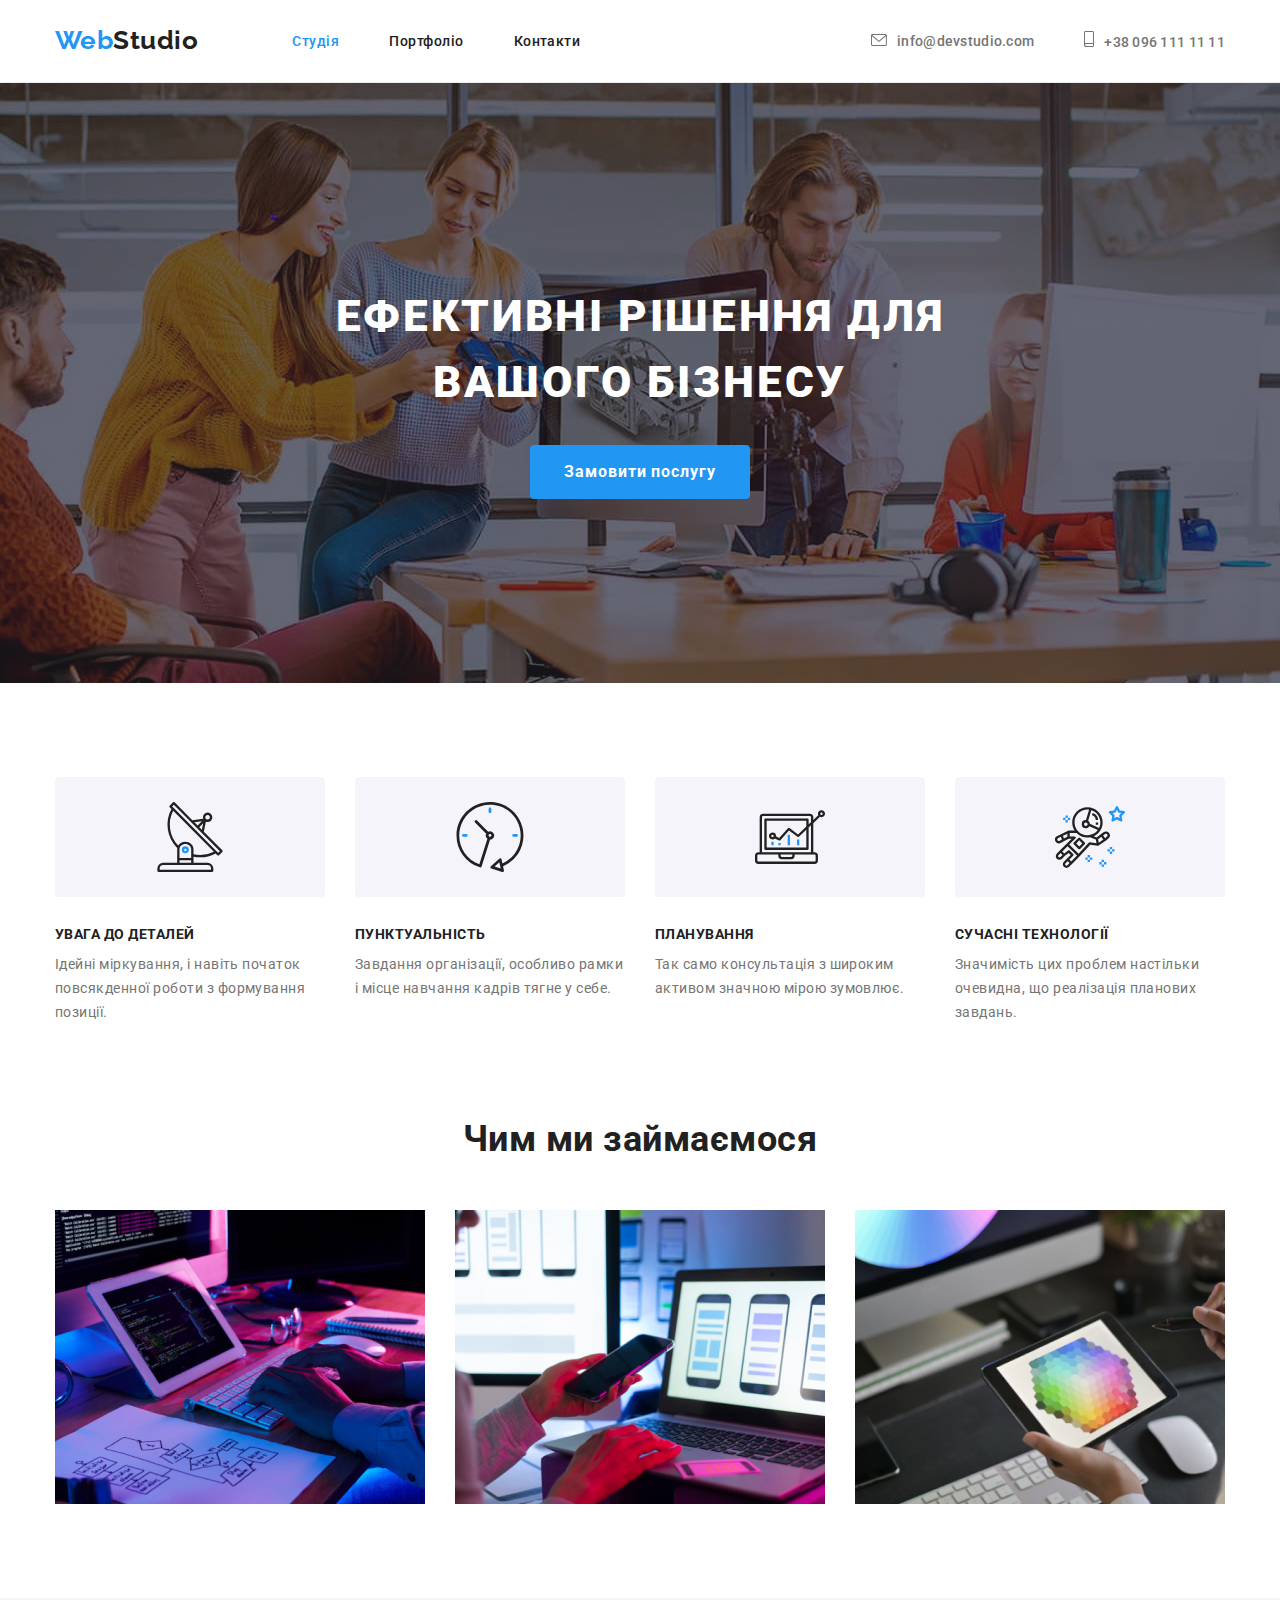
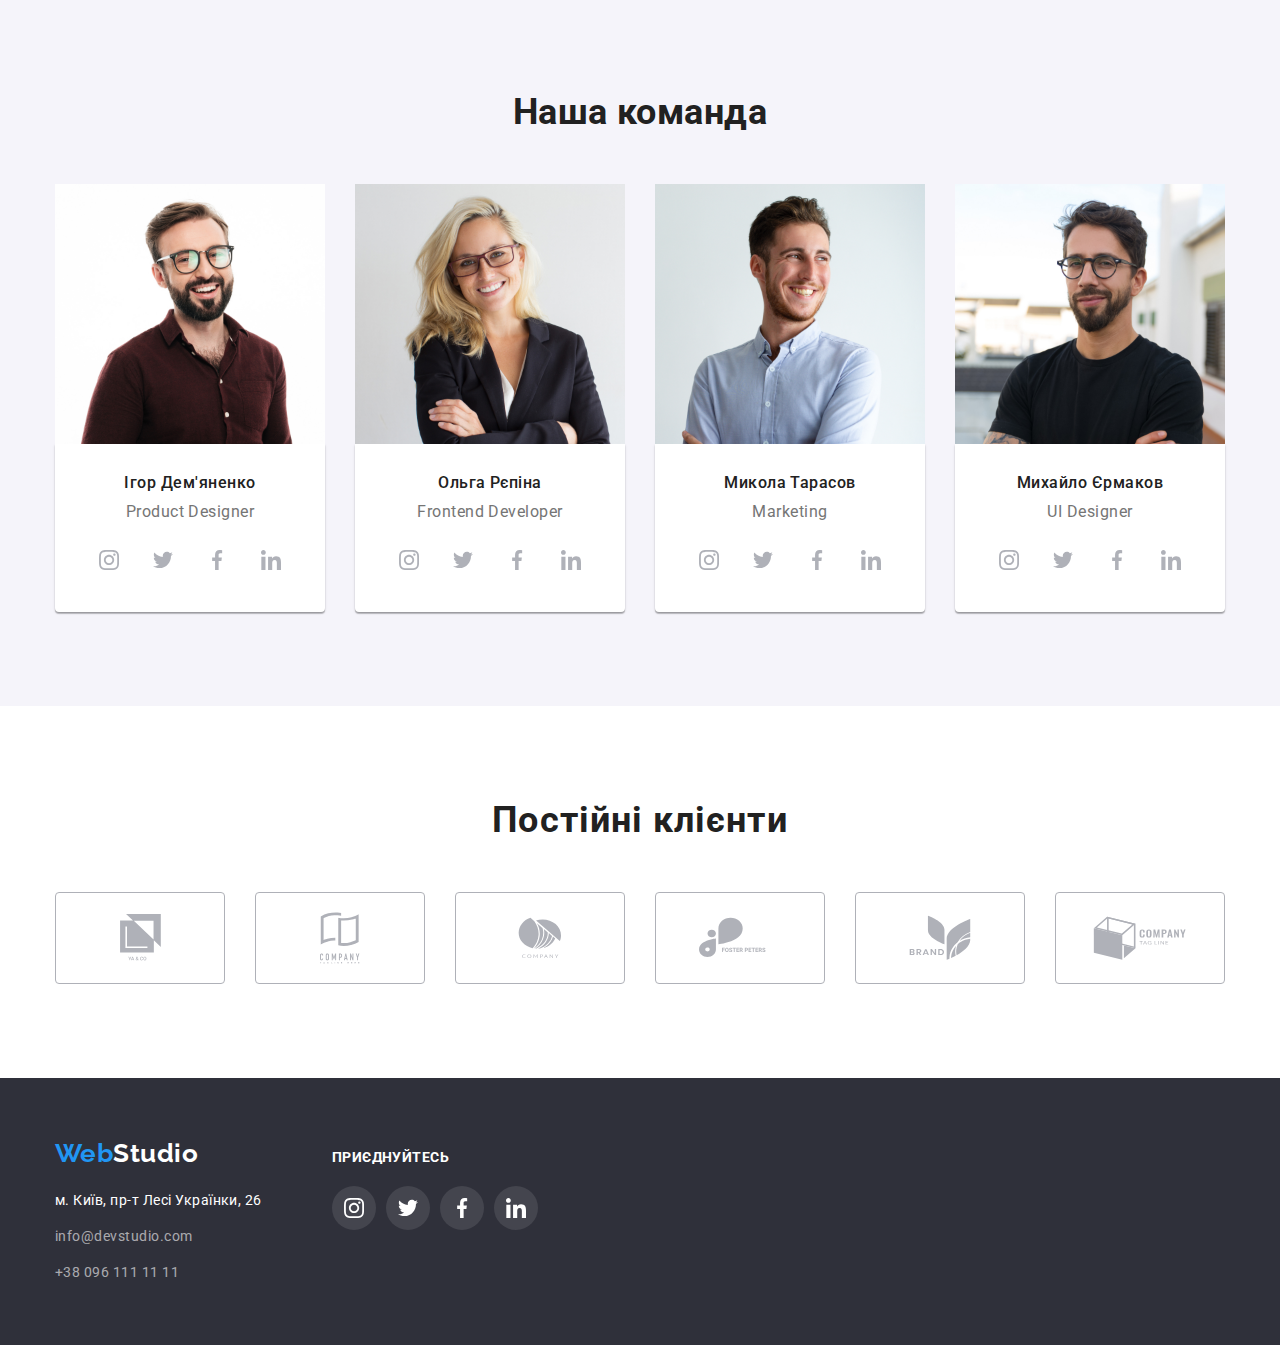
==== index.html @ 5471673d "Copied files from previous step" ====
<!DOCTYPE html>
<html lang="uk">
  <head>
    <meta charset="UTF-8" />
    <meta http-equiv="X-UA-Compatible" content="IE=edge" />
    <meta name="viewport" content="width=device-width, initial-scale=1.0" />
    <title>Студія</title>
    <link rel="preconnect" href="https://fonts.googleapis.com" />
    <link rel="preconnect" href="https://fonts.gstatic.com" crossorigin />
    <link
      href="https://fonts.googleapis.com/css2?family=Raleway:wght@700&family=Roboto:wght@400;500;700;900&display=swap"
      rel="stylesheet"
    />
    <link
      rel="stylesheet"
      href="https://cdnjs.cloudflare.com/ajax/libs/modern-normalize/1.0.0/modern-normalize.min.css"
    />
    <link rel="stylesheet" href="./css/styles.css" />
  </head>
  <body>
    <!--Шапка-->
    <header class="header">
      <div class="container main-nav">
        <a href="" class="header-logo link"><span class="logo">Web</span>Studio</a>
        <nav>
          <ul class="site-nav list">
            <li class="item"><a href="./index.html" class="site-nav-item link current">Студія</a></li>
            <li class="item"><a href="./portfolio.html" class="site-nav-item link">Портфоліо</a></li>
            <lic class="item"><a href="" class="site-nav-item link">Контакти</a></li>
          </ul>
        </nav>
        <ul class="list contacts">
          <li class="item header-icons">
            <a href="mailto:info@devstudio.com" class="contact-link link header-icon">  
              <svg width="16" height="12" class="contact-icon">
              <use href="./images/icons.svg#icon-envelope"></use>
            </svg>info@devstudio.com</a>
          </li>
          <li class="item header-icons"><a href="tel:+380961111111" class="contact-link link header-icon"> <svg width="10" height="16" class="contact-icon">
              <use href="./images/icons.svg#icon-smartphone"></use>
            </svg>+38 096 111 11 11</a></li>
        </ul>
      </div>
    </header>
    <main>
      <!--Герой-->
      <section class="hero overlay">
        <div class="container">
          <h1 class="hero-title">Ефективні рішення для вашого бізнесу</h1>
          <button type="button" class="hero-button button">Замовити послугу</button>
        </div>
      </section>
      <!--Особливості-->
      <section class="about section">
        <div class="container">
          <h2 class="visually-hidden">Особливості</h2>
          <ul class="list about-list">
            <li class="item about-item icon-antenna">
              <h3 class="about-subtitle">УВАГА ДО ДЕТАЛЕЙ</h3>
              <p class="about-text">
                Ідейні міркування, і навіть початок повсякденної роботи з формування позиції.
              </p>
            </li>
            <li class="item about-item icon-clock">
              <h3 class="about-subtitle">ПУНКТУАЛЬНІСТЬ</h3>
              <p class="about-text">
                Завдання організації, особливо рамки і місце навчання кадрів тягне у себе.
              </p>
            </li>
            <li class="item about-item icon-diagram">
              <h3 class="about-subtitle">ПЛАНУВАННЯ</h3>
              <p class="about-text">
                Так само консультація з широким активом значною мірою зумовлює.
              </p>
            </li>
            <li class="item about-item icon-astronaut">
              <h3 class="about-subtitle">СУЧАСНІ ТЕХНОЛОГІЇ</h3>
              <p class="about-text">
                Значимість цих проблем настільки очевидна, що реалізація планових завдань.
              </p>
            </li>
          </ul>
        </div>
      </section>
      <!--Проекти-->
      <section class="projects section">
        <div class="container">
          <h2 class="projects-title">Чим ми займаємося</h2>
          <ul class="list works">
            <li class="item"><img class="img" src="./images/box_1.jpg" alt="Написання коду" width="370" class="photo"/></li>
            <li class="item"><img class="img" src="./images/box_2.jpg" alt="Розробка мобільних додатків" width="370" /></li>
            <li class="item"><img class="img" src="./images/box_3.jpg" alt="Розробка дизайну" width="370" /></li>
          </ul>
        </div>
      </section>
      <!--Команда-->
      <section class="team section">
        <div class="container">
          <h2 class="team-title">Наша команда</h2>
          <ul class="list workers">
            <li class="item">
              <img class="img" src="./images/team_member_1.jpg" alt="Ігор Дем'яненко" width="270" />
              <div class="team-description">
               <h3 class="team-member">Ігор Дем'яненко</h3>
               <p lang="en" class="position">Product Designer</p>
               <ul class="team-soc-list list">
                <li class="team-soc-items"><a href="#" class="team-soc-link link"><svg width="20" height="20" class="soc-icon"><use href="./images/icons.svg#icon-instagram"></use></svg></a></li> 
                <li class="team-soc-items"><a href="#" class="team-soc-link link"><svg width="20" height="20" class="soc-icon"><use href="./images/icons.svg#icon-twitter"></use></svg></a></li>
                <li class="team-soc-items"><a href="#" class="team-soc-link link"><svg width="20" height="20" class="soc-icon"><use href="./images/icons.svg#icon-facebook"></use></svg></a></li>
                <li class="team-soc-items"><a href="#" class="team-soc-link link"><svg width="20" height="20" class="soc-icon"><use href="./images/icons.svg#icon-linkedin"></use></svg></a></li>
               </ul>
              </div>
            </li>
            <li class="item">
              <img class="img" src="./images/team_member_2.jpg" alt="Ольга Рєпіна" width="270" />
              <div class="team-description">
               <h3 class="team-member">Ольга Рєпіна</h3>
               <p lang="en" class="position">Frontend Developer</p>
               <ul class="team-soc-list list">
                <li class="team-soc-items"><a href="#" class="team-soc-link link"><svg width="20" height="20" class="soc-icon"><use href="./images/icons.svg#icon-instagram"></use></svg></a></li> 
                <li class="team-soc-items"><a href="#" class="team-soc-link link"><svg width="20" height="20" class="soc-icon"><use href="./images/icons.svg#icon-twitter"></use></svg></a></li>
                <li class="team-soc-items"><a href="#" class="team-soc-link link"><svg width="20" height="20" class="soc-icon"><use href="./images/icons.svg#icon-facebook"></use></svg></a></li>
                <li class="team-soc-items"><a href="#" class="team-soc-link link"><svg width="20" height="20" class="soc-icon"><use href="./images/icons.svg#icon-linkedin"></use></svg></a></li>
               </ul>
              </div>
            </li>
            <li class="item">
              <img class="img" src="./images/team_member_3.jpg" alt="Микола Тарасов" width="270" />
              <div class="team-description">
               <h3 class="team-member">Микола Тарасов</h3>
               <p lang="en" class="position">Marketing</p>
               <ul class="team-soc-list list">
                <li class="team-soc-items"><a href="#" class="team-soc-link link"><svg width="20" height="20" class="soc-icon"><use href="./images/icons.svg#icon-instagram"></use></svg></a></li> 
                <li class="team-soc-items"><a href="#" class="team-soc-link link"><svg width="20" height="20" class="soc-icon"><use href="./images/icons.svg#icon-twitter"></use></svg></a></li>
                <li class="team-soc-items"><a href="#" class="team-soc-link link"><svg width="20" height="20" class="soc-icon"><use href="./images/icons.svg#icon-facebook"></use></svg></a></li>
                <li class="team-soc-items"><a href="#" class="team-soc-link link"><svg width="20" height="20" class="soc-icon"><use href="./images/icons.svg#icon-linkedin"></use></svg></a></li>
               </ul>
              </div>
            </li>
            <li class="item">
              <img class="img" src="./images/team_member_4.jpg" alt="Михайло Єрмаков" width="270" />
              <div class="team-description">
               <h3 class="team-member" class="position">Михайло Єрмаков</h3>
               <p lang="en" class="position">UI Designer</p>
               <ul class="team-soc-list list">
                <li class="team-soc-items"><a href="#" class="team-soc-link link"><svg width="20" height="20" class="soc-icon"><use href="./images/icons.svg#icon-instagram"></use></svg></a></li> 
                <li class="team-soc-items"><a href="#" class="team-soc-link link"><svg width="20" height="20" class="soc-icon"><use href="./images/icons.svg#icon-twitter"></use></svg></a></li>
                <li class="team-soc-items"><a href="#" class="team-soc-link link"><svg width="20" height="20" class="soc-icon"><use href="./images/icons.svg#icon-facebook"></use></svg></a></li>
                <li class="team-soc-items"><a href="#" class="team-soc-link link"><svg width="20" height="20" class="soc-icon"><use href="./images/icons.svg#icon-linkedin"></use></svg></a></li>
               </ul>
              </div>
            </li>
          </ul>
        </div>
      </section>
      <!--Наші Клієнти-->
      <section class="section">
        <div class="container">
          <h2 class="clients-title">Постійні клієнти</h2>
          <ul class="list clients-list">
            <li class="clients-items"> <a href="#" class="clients-link link"><svg width="41" height="46.7" class="clients-icon">
              <use href="./images/icons.svg#icon-company1"></use>
            </svg></a></li>
            <li class="clients-items"> <a href="#" class="clients-link link"><svg width="40" height="52" class="clients-icon">
              <use href="./images/icons.svg#icon-company2"></use>
            </svg></a></li>
            <li class="clients-items"> <a href="#" class="clients-link link"><svg width="43.5" height="41.2" class="clients-icon">
              <use href="./images/icons.svg#icon-company3"></use>
            </svg></a></li>
            <li class="clients-items"> <a href="#" class="clients-link link"><svg width="84.5" height="40.6" class="clients-icon">
              <use href="./images/icons.svg#icon-company4"></use>
            </svg></a></li>
            <li class="clients-items"> <a href="#" class="clients-link link"><svg width="62.5" height="45.5" class="clients-icon">
              <use href="./images/icons.svg#icon-company5"></use>
            </svg></a></li>
            <li class="clients-items"> <a href="#" class="clients-link link"><svg width="93.8" height="44" class="clients-icon">
              <use href="./images/icons.svg#icon-company6"></use>
            </svg></a></li>
          </ul>
        </div>
      </section>
    </main>
    <!--Футер-->
   <footer class="footer">
      <div class="container foot-main">
       <div class="footer-first-block">
         <a href="" class="header-logo link"
          ><span class="logo">Web</span><span class="footer-logo">Studio</span></a
        >
        <address>
          <ul class="list footer-list">
            <li class="item">
              <a
                href="https://goo.gl/maps/WLkPibH6AAruyhGU8"
                target="_blank"
                rel="noopener noreferrer nofollow "
                class="link map"
                >м. Київ, пр-т Лесі Українки, 26
              </a>
            </li>
            <li class="item">
              <a href="mailto:info@devstudio.com" class="link footer-contacts"
                >info@devstudio.com</a
              >
            </li>
            <li class="item"><a href="tel:+380961111111" class="link footer-contacts">+38 096 111 11 11</a></li>
          </ul>
        </address>
       </div>
         <!--Приєднуйся-->
      <div class="footer-join">
        <h3 class="footer-title">приєднуйтесь</h3>
        <ul class="list footer-soc-list">
          <li class="footer-soc-items"><a href="#" class="footer-soc-link link">
            <svg width="20" height="20">
              <use href="./images/icons.svg#icon-instagram"></use>
            </svg>
          </a></li>
          <li class="footer-soc-items"><a href="#" class="footer-soc-link link">
            <svg width="20" height="20">
              <use href="./images/icons.svg#icon-twitter"></use>
            </svg>
          </a></li>
          <li class="footer-soc-items"><a href="#" class="footer-soc-link link">
            <svg width="20" height="20">
              <use href="./images/icons.svg#icon-facebook"></use>
            </svg>
          </a></li>
          <li class="footer-soc-items"><a href="#" class="footer-soc-link link">
            <svg width="20" height="20">
              <use href="./images/icons.svg#icon-linkedin"></use>
            </svg>
          </a></li>
        </ul>
      </div>
      </div>
    </footer>
  </body>
</html>
---- css/styles.css ----
/* Цвет основного текста #212121 */
/* Вторичный цвет текста #757575 */
/* Акцентный цвет #2196F3 */
/* Белый #FFFFFF */
/* фон - #F5F5F5 */
/* Вторичный фон #F5F4FA */
:root {
  --main-text-color: #757575;
  --secondary-text-color: #212121;
  --accent-color: #2196f3;
  --main-color: #ffffff;
  --dark-background-color: #2f303a;
  --main-background-color: #f5f5f5;
  --main-font: 'Roboto', sans-serif;
  --element-gap: 30px;
}
body {
  font-family: var(--main-font);
  letter-spacing: 0.03em;
  color: var(--secondary-text-color);
}

/* ----------Загальні класи---------- */
.container {
  width: 1200px;
  text-align: center;
  margin-left: auto;
  margin-right: auto;
  /* outline: 1px solid tomato; */
  padding-left: 15px;
  padding-right: 15px;
}

h1,
h2,
h3,
p {
  margin-bottom: 0;
  margin-top: 0;
}
img {
  display: block;
  max-width: 100%;
}

.section {
  padding-top: 94px;
  padding-bottom: 94px;
}
.list {
  list-style: none;
  margin: 0;
  padding: 0;
}
.link {
  text-decoration: none;
}
.button {
  display: inline-block;
  font-family: inherit;
  cursor: pointer;
  border-radius: 4px;
  text-align: center;
  border-color: transparent;
  min-width: 73px;
}
.button:hover,
.button:focus {
  background-color: var(--accent-color);
}
.visually-hidden {
  position: absolute;
  width: 1px;
  height: 1px;
  margin: -1px;
  border: 0;
  padding: 0;

  white-space: nowrap;
  overflow: hidden;
}

.about,
.projects {
  background: var(--main-color);
}

/* -----------Шапка----------- */
.header {
  background-color: var(--main-color);
  border-bottom: 1px solid #ececec;
}

.header-logo {
  font-family: 'Raleway', sans-serif;
  font-weight: 700;
  font-size: 26px;
  line-height: 1.2;

  color: var(--secondary-text-color);
}

.logo {
  color: var(--accent-color);
}

.contact-link {
  font-weight: 500;
  font-size: 14px;
  line-height: 1.14;
  letter-spacing: 0.02em;
  padding-top: 32px;
  padding-bottom: 32px;

  color: var(--main-text-color);
}

.contact-link:hover,
.contact-link:focus {
  color: var(--accent-color);
}
.contact-icon {
  margin-right: 10px;
  fill: var(--main-text-color);
}
.header-icon:hover .contact-icon,
.header-icon:focus .contact-icon {
  fill: var(--accent-color);
}
.main-nav {
  display: flex;
  align-items: center;
}
.contacts {
  display: flex;
  margin-left: auto;
  justify-content: center;
  align-items: center;
}
.contacts .item + .item {
  margin-left: 50px;
}
/* ----------Site nav---------- */

.site-nav {
  display: flex;
  margin-left: 94px;
}

.site-nav .link {
  color: var(--secondary-text-color);
}
.site-nav .link:hover,
.site-nav .link:focus {
  color: var(--accent-color);
}
.site-nav .link.current {
  color: var(--accent-color);
}

.site-nav-item {
  display: block;
  font-weight: 500;
  font-size: 14px;
  line-height: 1.14;
  padding-top: 34px;
  padding-bottom: 32px;
}

.site-nav .item:not(:last-child) {
  margin-right: 50px;
}

/* ---------- Герой ----------*/
.hero {
  padding-top: 200px;
  padding-bottom: 200px;
  background: var(--dark-background-color);
}

.overlay {
  height: 600px;
  max-width: 1600px;
  margin: 0 auto;
  background-image: linear-gradient(to right, rgba(47, 48, 58, 0.4), rgba(47, 48, 58, 0.4)),
    url(../images/hero.jpg);
  background-repeat: no-repeat;
  background-size: cover;
  background-position: center;
}
.hero-title {
  margin-bottom: 30px;
  font-weight: 900;
  font-size: 44px;
  line-height: 1.5;
  letter-spacing: 0.06em;
  text-transform: uppercase;
  max-width: 696px;
  margin-left: auto;
  margin-right: auto;

  color: var(--main-color);
}
.hero-button {
  font-weight: 700;
  font-size: 16px;
  line-height: 1.87;
  letter-spacing: 0.06em;
  color: var(--main-color);
  background-color: var(--accent-color);
  padding: 10px 32px;
}

/* -----------Особливості----------- */

.about-subtitle {
  font-size: 14px;
  line-height: 1.14;
  text-transform: uppercase;

  color: var(--secondary-text-color);
}

.about {
  padding-bottom: 0;
}

.about-item::before {
  display: block;
  content: '';
  height: 120px;
  background-color: #f5f4fa;
  margin-bottom: 30px;
  background-repeat: no-repeat;
  background-position: center;
  border-radius: 4px;
}

.icon-antenna::before {
  background-image: url(../images/antenna.svg);
}

.icon-clock::before {
  background-image: url(../images/clock.svg);
}

.icon-diagram::before {
  background-image: url(../images/diagram.svg);
}

.icon-astronaut::before {
  background-image: url(../images/astronaut.svg);
}
.about-text {
  font-size: 14px;
  line-height: 1.71;
  margin-top: 10px;

  color: var(--main-text-color);
}

.about-list {
  display: flex;
  text-align: left;
}
.about-list .item + .item {
  margin-left: var(--element-gap);
}

.about-list .item {
  width: 270px;
}
/* -----------Проекти-----------*/
.projects {
  padding-bottom: 94px;
}
.projects-title {
  font-size: 36px;
  line-height: 1.16;
  margin-bottom: 50px;
  color: var(--secondary-text-color);
}
.works {
  display: flex;
}

.works .item + .item {
  margin-left: var(--element-gap);
}
/* -----------Команда----------- */
.workers {
  display: flex;
}

.workers .item + .item {
  margin-left: var(--element-gap);
}

.workers .item {
  width: 270px;
}

.team {
  background-color: #f5f4fa;
}

.team-description {
  padding-bottom: 30px;
  padding-top: 30px;
  box-shadow: 0px 1px 3px rgba(0, 0, 0, 0.12), 0px 1px 1px rgba(0, 0, 0, 0.14),
    0px 2px 1px rgba(0, 0, 0, 0.2);
  border-radius: 0px 0px 4px 4px;
  background-color: var(--main-color);
}
.team-title {
  font-size: 36px;
  line-height: 1.16;
  margin-bottom: 50px;
  color: var(--secondary-text-color);
}
.team-member {
  font-weight: 500;
  font-size: 16px;
  line-height: 1.18;

  color: var(--secondary-text-color);
}
.position {
  font-size: 16px;
  line-height: 1.18;
  margin-top: 10px;

  color: var(--main-text-color);
}

.team-soc-list {
  display: flex;
  justify-content: center;
  align-items: center;
  margin-top: 16px;
}
.team-soc-items {
  width: 44px;
  height: 44px;
}

.team-soc-items:not(:last-child) {
  margin-right: 10px;
}

.team-soc-link {
  width: 100%;
  height: 100%;
  display: flex;
  border-radius: 50%;
  justify-content: center;
  align-items: center;
  fill: #afb1b8;
}

.team-soc-link:hover .soc-icon,
.team-soc-link:focus .soc-icon {
  fill: var(--main-color);
}
.team-soc-link:hover,
.team-soc-link:focus {
  background-color: var(--accent-color);
}

/* ------------- Наші клієнти---------- */
.clients-title {
  font-size: 36px;
  line-height: 1.16;
  text-align: center;
  letter-spacing: 0.03em;
}

.clients-list {
  display: flex;
  justify-content: center;
  align-items: center;
  margin-top: 50px;
}
.clients-items:not(:last-child) {
  margin-right: 30px;
}
.clients-items {
  width: 170px;
  height: 92px;
}
.clients-link {
  width: 100%;
  height: 100%;
  display: flex;
  justify-content: center;
  align-items: center;
  border: 1px solid #afb1b8;
  border-radius: 4px;
  fill: #afb1b8;
}
.clients-link:hover,
.clients-link:focus {
  fill: var(--accent-color);
}
.clients-link:hover,
.clients-link:focus {
  border-color: var(--accent-color);
}

/*----------- Футер----------- */
.footer {
  background-color: var(--dark-background-color);
  /* padding-top: 60px; */
  padding-bottom: 60px;
}
.foot-main {
  text-align: left;
}
.footer-first-block {
  margin-top: 60px;
}
.footer-list {
  margin-top: 20px;
}
.footer-contacts {
  color: rgba(255, 255, 255, 0.6);
  display: block;
}
.footer-list .item + .item {
  margin-top: 12px;
}
.footer-logo {
  color: var(--main-color);
}
.map,
.footer-contacts {
  font-style: normal;
  font-weight: 400;
  font-size: 14px;
  line-height: 1.71;
}

.map {
  color: var(--main-color);
}

.footer-contacts:hover,
.footer-contacts:focus {
  color: var(--accent-color);
}
.foot-main {
  display: flex;
}
/* --Приєднуйся-- */
.footer-join {
  width: 206px;
  height: 80px;
  margin-top: 72px;
  margin-left: 70px;
}
.footer-title {
  font-weight: 700;
  font-size: 14px;
  line-height: 1.14;
  letter-spacing: 0.03em;
  text-transform: uppercase;
  color: var(--main-color);
}

.footer-soc-list {
  display: flex;
  justify-content: center;
  align-items: center;
  margin-top: 20px;
}

.footer-soc-items {
  width: 44px;
  height: 44px;
}
.footer-soc-items:not(:last-child) {
  margin-right: 10px;
}
.footer-soc-link {
  width: 100%;
  height: 100%;
  display: flex;
  border-radius: 50%;
  justify-content: center;
  align-items: center;
  fill: var(--main-color);
  background: rgba(255, 255, 255, 0.1);
}
.footer-soc-link:hover,
.footer-soc-link:focus {
  background-color: var(--accent-color);
}
/* -----------Секція Портфоліо----------- */
.portfolio {
  background-color: var(--main-color);
}
.filter {
  display: flex;
  justify-content: center;
  margin-bottom: 50px;
}
.filter .item + .item {
  margin-left: 8px;
}
.portfolio-projects {
  display: flex;
  flex-wrap: wrap;
  margin-left: calc(-1 * var(--element-gap));
  margin-top: calc(-1 * var(--element-gap));
}
.portfolio-projects > .item {
  /* outline: 1px solid tomato; */
  flex-basis: calc(100% / 3 - var(--element-gap));
  margin-left: var(--element-gap);
  margin-top: var(--element-gap);
}
.portfolio-title {
  font-size: 18px;
  line-height: 2;
  letter-spacing: 0.06em;

  color: var(--secondary-text-color);
}
.portfolio-content {
  padding: 20px 24px;
  text-align: left;
  border: 1px solid #eeeeee;
}
.portfolio-box:hover {
  box-shadow: 0px 1px 1px rgba(0, 0, 0, 0.12), 0px 4px 4px rgba(0, 0, 0, 0.06),
    1px 4px 6px rgba(0, 0, 0, 0.16);
}
.portfolio-filter {
  font-size: 16px;
  line-height: 1.88;

  color: var(--main-text-color);
}

.portfolio-button {
  color: var(--secondary-text-color);
  background-color: #f5f4fa;
  font-weight: 500;
  font-size: 16px;
  line-height: 1.62;
  text-align: center;
  letter-spacing: 0.03em;
  padding: 6px 22px;
}

.portfolio-button:hover,
.portfolio-button:focus {
  color: var(--main-color);
  background-color: var(--accent-color);
  box-shadow: 0px 3px 1px rgba(0, 0, 0, 0.1), 0px 1px 2px rgba(0, 0, 0, 0.08),
    0px 2px 2px rgba(0, 0, 0, 0.12);
}
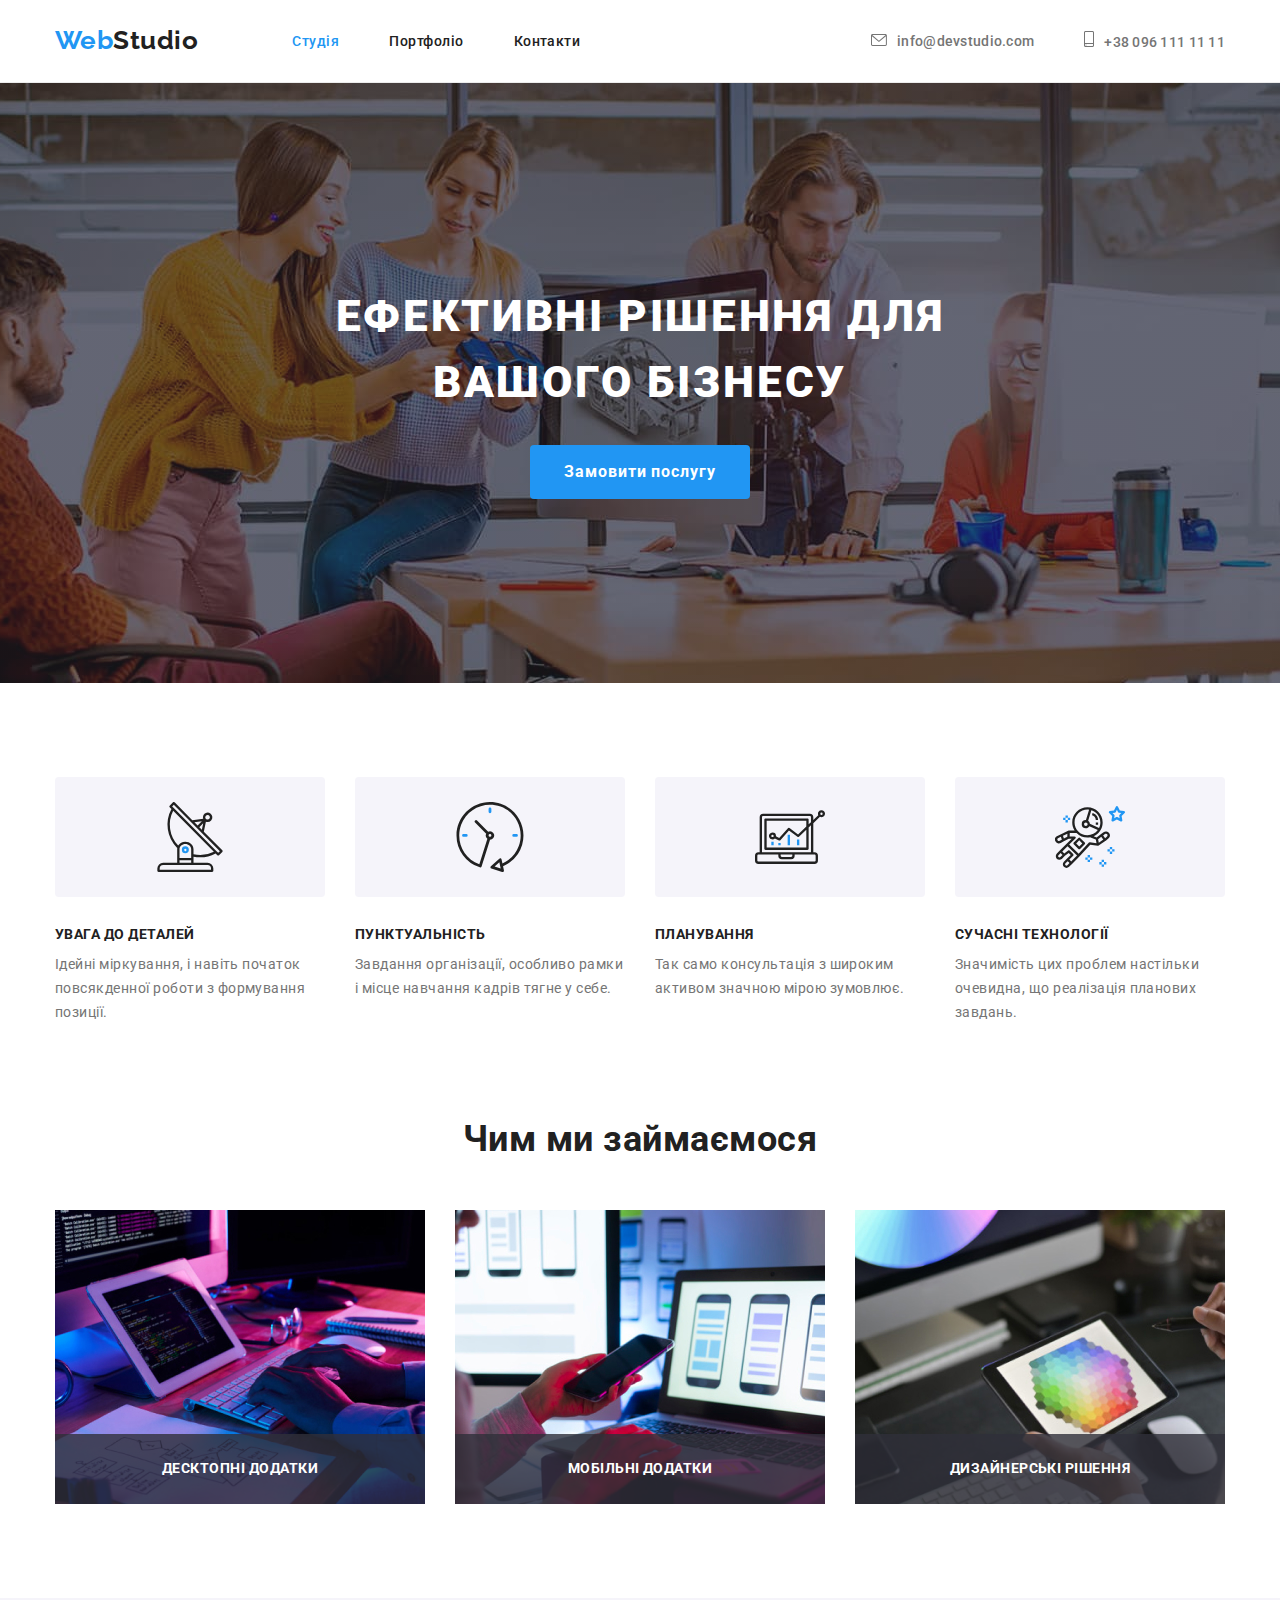
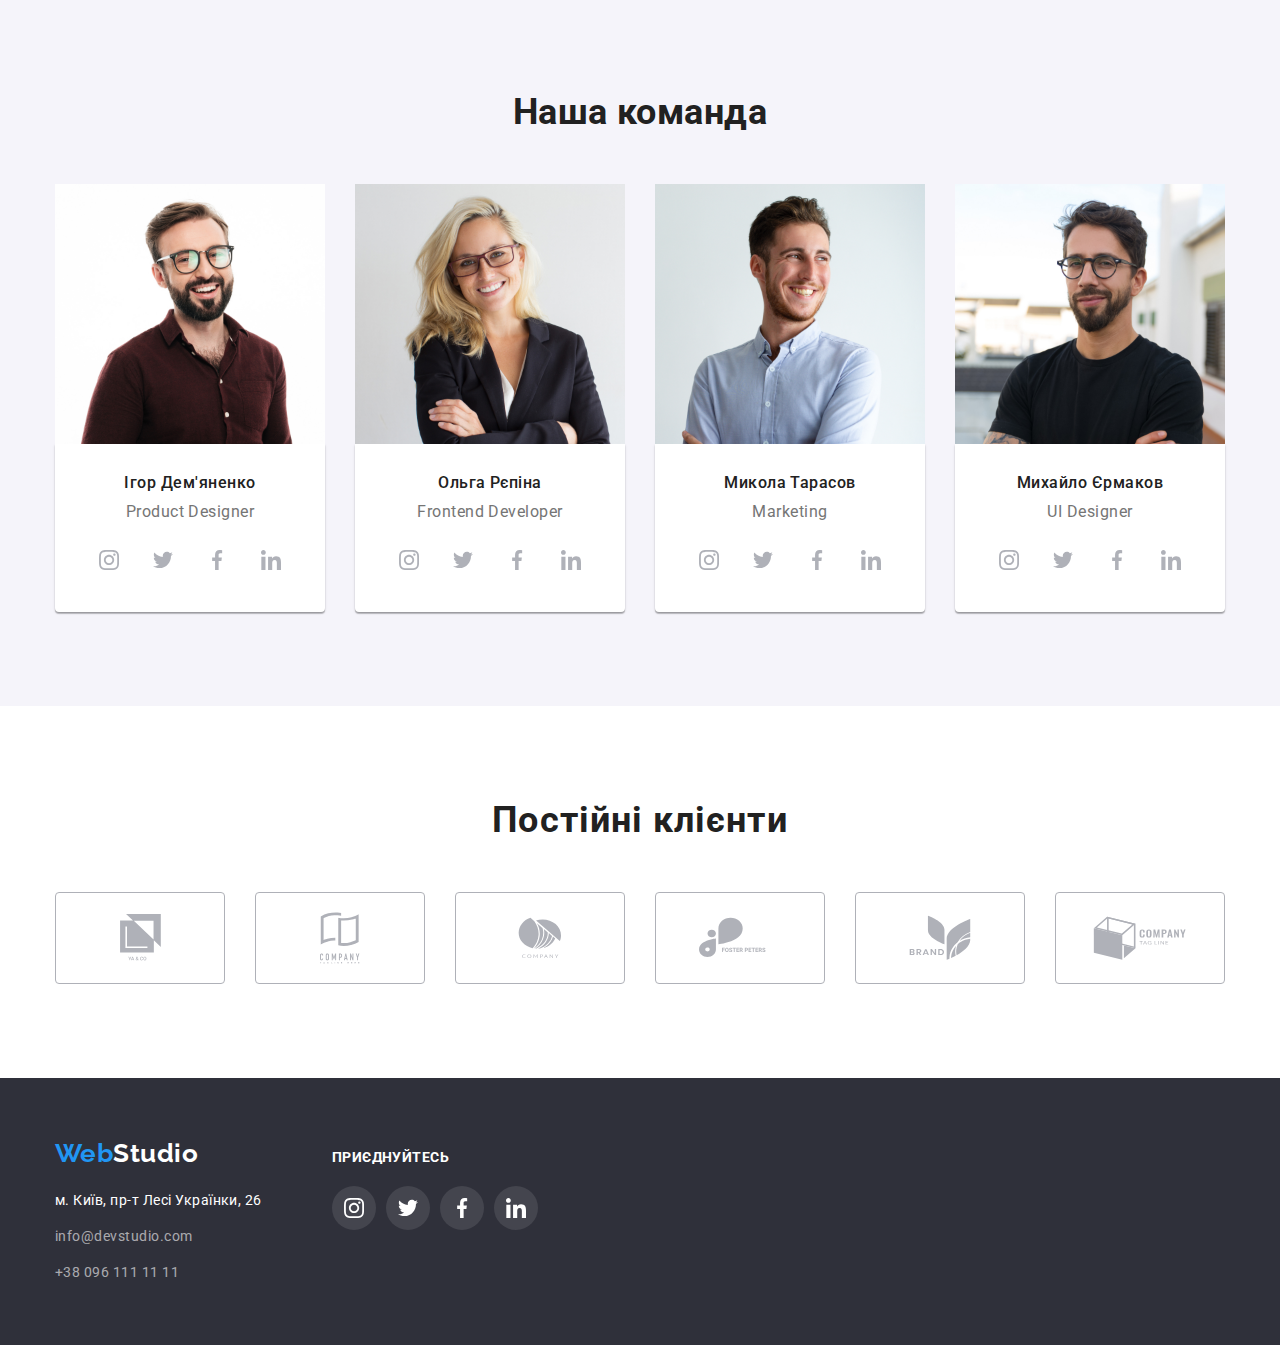
==== commit 3af92988: "added absolute and relative elem to Studio and Portfolio" ====
--- a/index.html
+++ b/index.html
@@ -87,9 +87,9 @@
         <div class="container">
           <h2 class="projects-title">Чим ми займаємося</h2>
           <ul class="list works">
-            <li class="item"><img class="img" src="./images/box_1.jpg" alt="Написання коду" width="370" class="photo"/></li>
-            <li class="item"><img class="img" src="./images/box_2.jpg" alt="Розробка мобільних додатків" width="370" /></li>
-            <li class="item"><img class="img" src="./images/box_3.jpg" alt="Розробка дизайну" width="370" /></li>
+            <li class="item"> <div class="projects-thumb"><img class="img" src="./images/box_1.jpg" alt="Написання коду" width="370" /><span class="projects-item"><p class="projects-text">Десктопні додатки</p></span></div></li>
+            <li class="item"><div class="projects-thumb"><img class="img" src="./images/box_2.jpg" alt="Розробка мобільних додатків" width="370" /> <span class="projects-item"><p class="projects-text">Мобільні додатки</p></span></div></li>
+            <li class="item"> <div class="projects-thumb"><img class="img" src="./images/box_3.jpg" alt="Розробка дизайну" width="370" /> <span class="projects-item"><p class="projects-text">Дизайнерські рішення</p></span></div></li>
           </ul>
         </div>
       </section>
--- a/css/styles.css
+++ b/css/styles.css
@@ -287,6 +287,29 @@
 .works .item + .item {
   margin-left: var(--element-gap);
 }
+
+.projects-thumb {
+  position: relative;
+}
+.projects-item {
+  position: absolute;
+  bottom: 0;
+  left: 0;
+  height: 70px;
+  width: 370px;
+
+  background: rgba(47, 48, 58, 0.8);
+}
+
+.projects-text {
+  font-weight: 700;
+  font-size: 14px;
+  line-height: 1.14;
+  text-align: center;
+  text-transform: uppercase;
+  padding-top: 27px;
+  color: var(--main-color);
+}
 /* -----------Команда----------- */
 .workers {
   display: flex;
@@ -514,7 +537,6 @@
   margin-top: calc(-1 * var(--element-gap));
 }
 .portfolio-projects > .item {
-  /* outline: 1px solid tomato; */
   flex-basis: calc(100% / 3 - var(--element-gap));
   margin-left: var(--element-gap);
   margin-top: var(--element-gap);
@@ -560,3 +582,39 @@
   box-shadow: 0px 3px 1px rgba(0, 0, 0, 0.1), 0px 1px 2px rgba(0, 0, 0, 0.08),
     0px 2px 2px rgba(0, 0, 0, 0.12);
 }
+.portfolio-text {
+  font-weight: 400;
+  font-size: 18px;
+  line-height: 1.56;
+  letter-spacing: 0.03em;
+  text-align: left;
+  color: var(--main-color);
+  padding: 63px 24px;
+}
+.portfolio-thumb {
+  position: relative;
+}
+
+.portfolio-thumb:hover::before {
+  opacity: 1;
+}
+
+.portfolio-thumb::before {
+  content: '';
+  display: block;
+  position: absolute;
+  width: 100%;
+  height: 100%;
+  background-color: rgba(33, 150, 243, 0.9);
+  opacity: 0;
+}
+.portfolio-description {
+  position: absolute;
+  top: 0;
+  left: 0;
+  opacity: 0;
+}
+
+.portfolio-description:hover {
+  opacity: 1;
+}
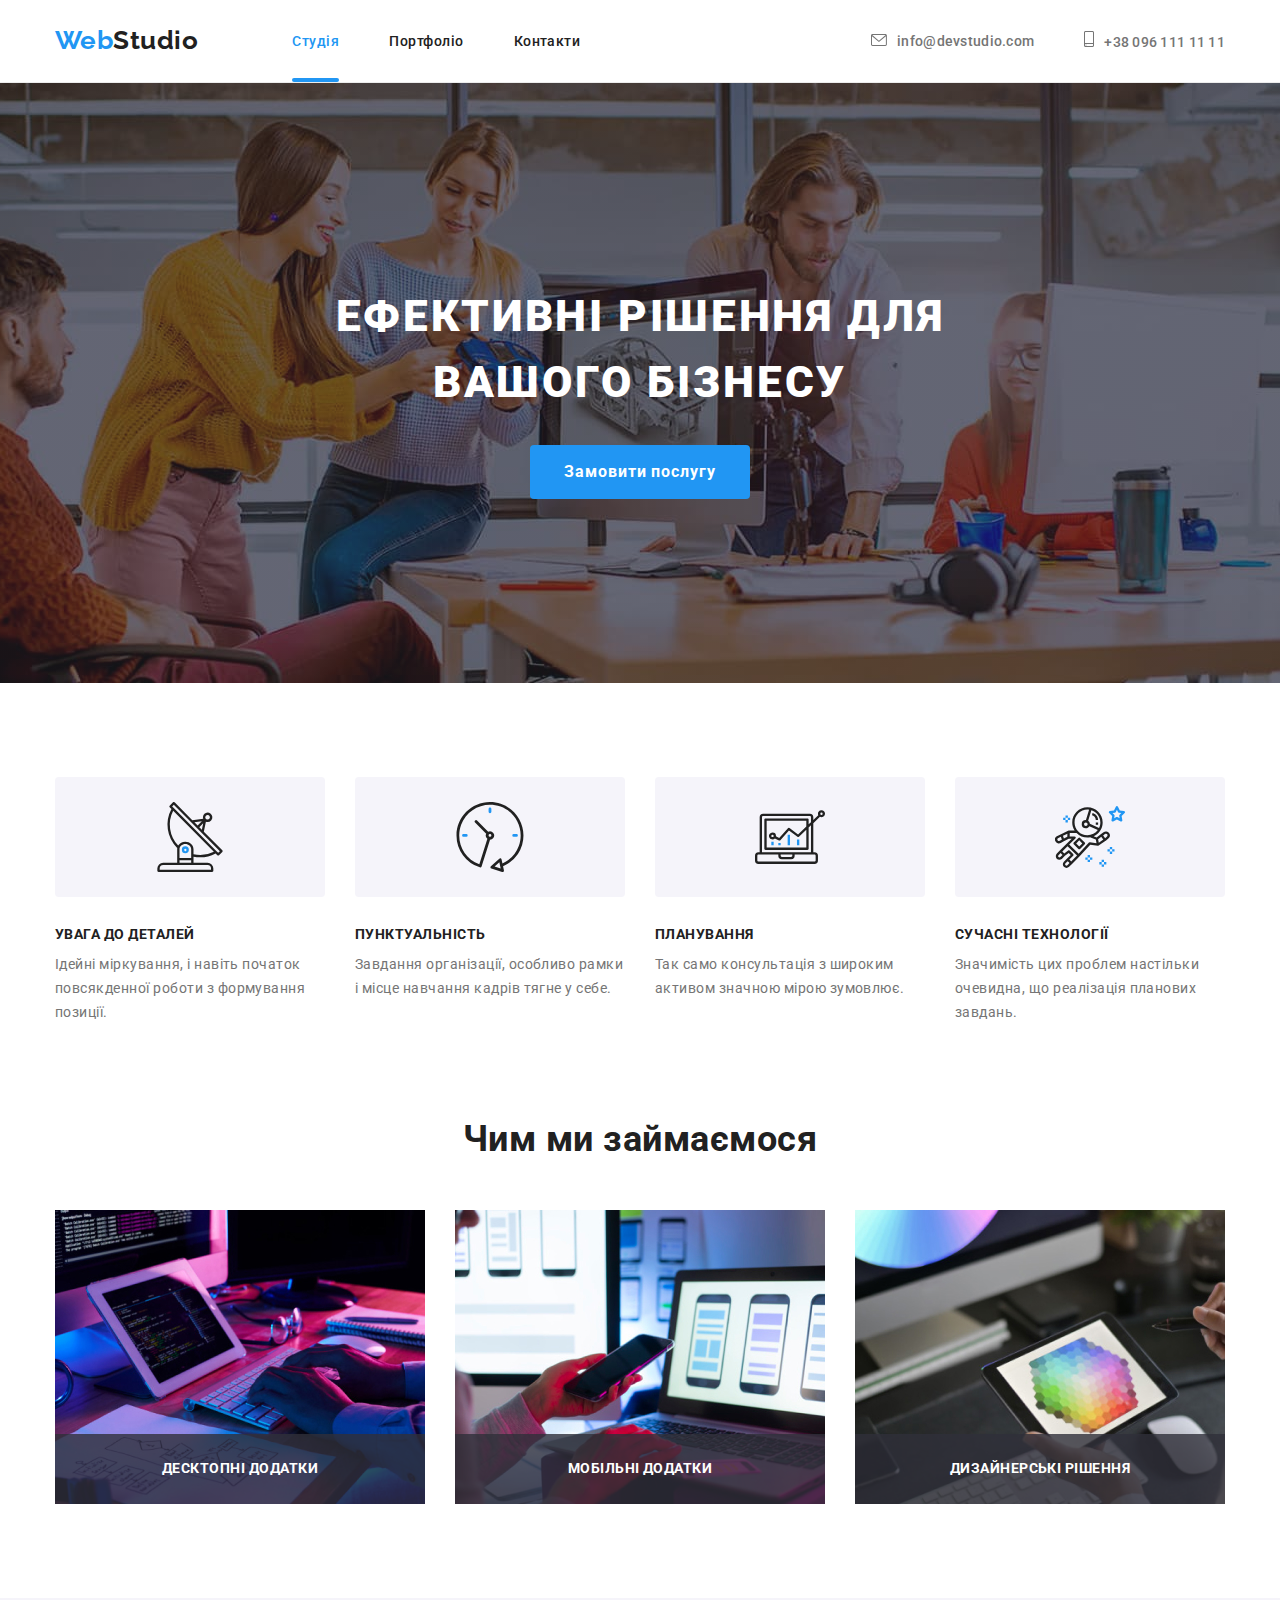
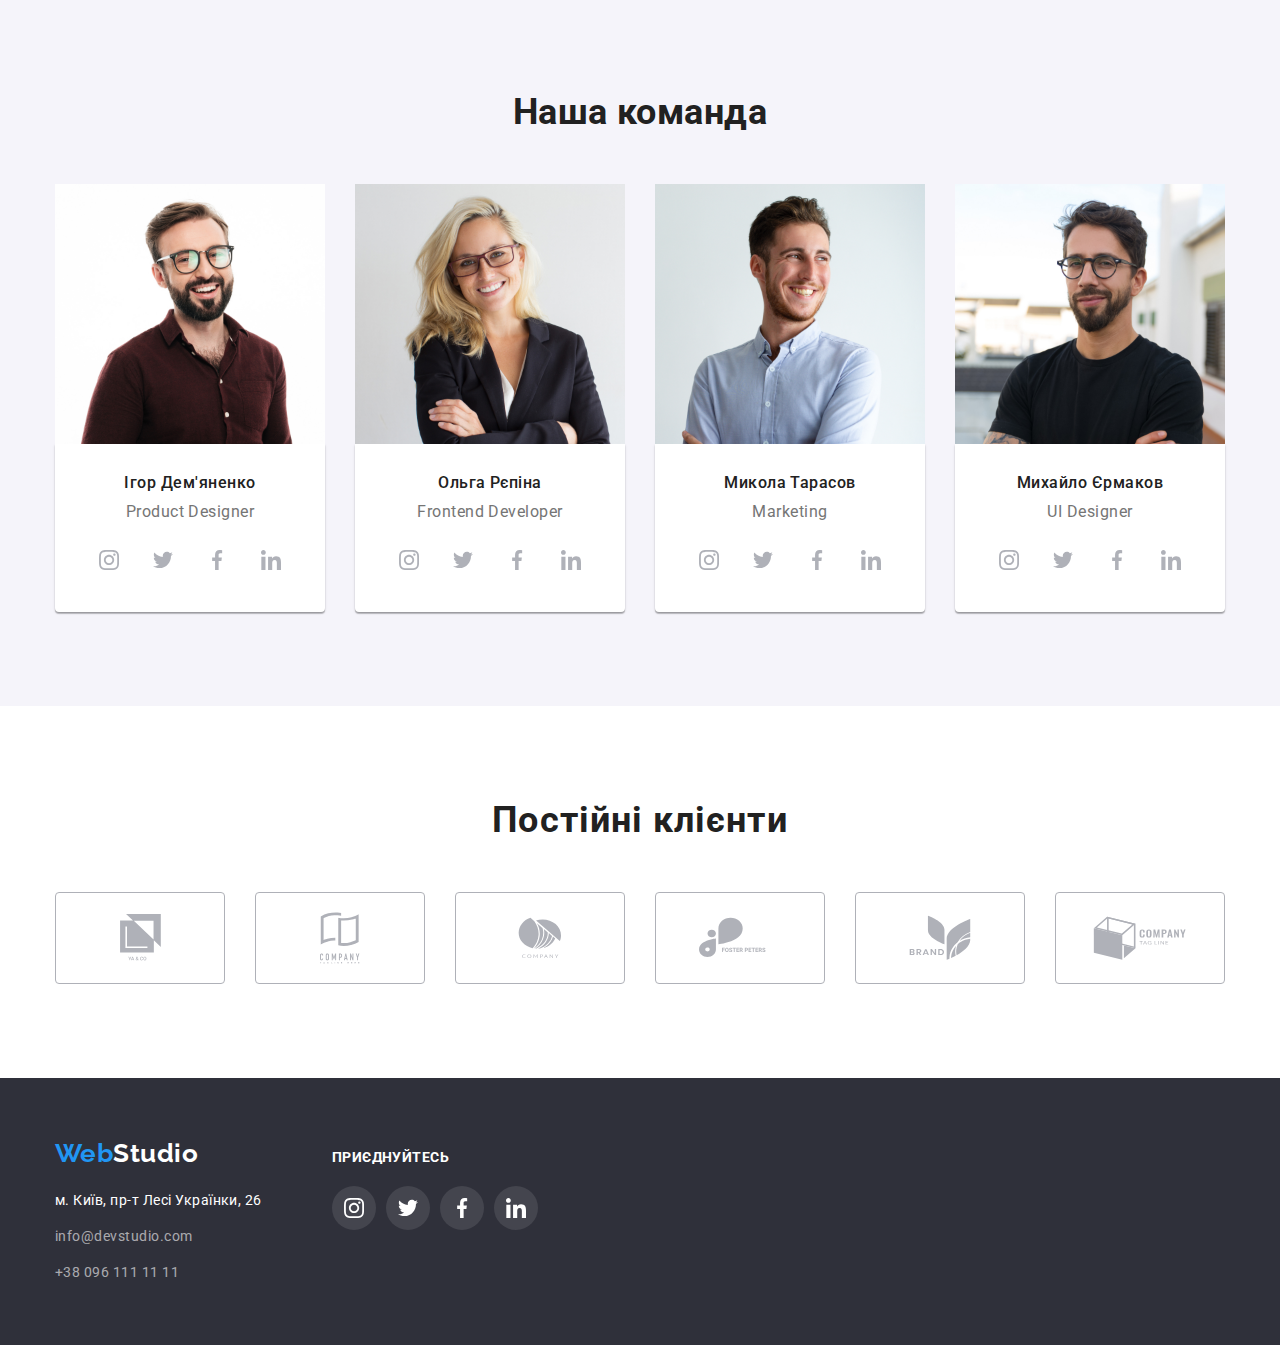
==== commit cfc78ecb: "Added Modal Window" ====
--- a/index.html
+++ b/index.html
@@ -47,7 +47,7 @@
       <section class="hero overlay">
         <div class="container">
           <h1 class="hero-title">Ефективні рішення для вашого бізнесу</h1>
-          <button type="button" class="hero-button button">Замовити послугу</button>
+          <button data-modal-open type="button" class="hero-button button ">Замовити послугу</button>
         </div>
       </section>
       <!--Особливості-->
@@ -180,6 +180,16 @@
         </div>
       </section>
     </main>
+    <!-- Модальне вікно-->
+    <div class="backdrop is-hidden " data-modal>
+      <div class="modal">
+        <button data-modal-close class="modal-button ">        
+          <svg width="10" height="10">
+          <use href="./images/icons.svg#icon-vector"></use>
+        </svg>
+      </button>
+      </div>
+    </div>
     <!--Футер-->
    <footer class="footer">
       <div class="container foot-main">
@@ -235,5 +245,6 @@
       </div>
       </div>
     </footer>
+      <script src="./js/modal.js"></script>
   </body>
 </html>
--- a/css/styles.css
+++ b/css/styles.css
@@ -159,12 +159,23 @@
 }
 
 .site-nav-item {
+  position: relative;
   display: block;
   font-weight: 500;
   font-size: 14px;
   line-height: 1.14;
   padding-top: 34px;
   padding-bottom: 32px;
+}
+.site-nav-item.current::after {
+  content: '';
+  width: 100%;
+  height: 4px;
+  position: absolute;
+  bottom: 0;
+  left: 0;
+  border-radius: 2px;
+  background-color: var(--accent-color);
 }
 
 .site-nav .item:not(:last-child) {
@@ -188,6 +199,7 @@
   background-size: cover;
   background-position: center;
 }
+
 .hero-title {
   margin-bottom: 30px;
   font-weight: 900;
@@ -430,6 +442,44 @@
   border-color: var(--accent-color);
 }
 
+/* ---------- Модальне вікно--------- */
+.backdrop {
+  position: fixed;
+  top: 0;
+  left: 0;
+  width: 100%;
+  height: 100%;
+  background: rgba(0, 0, 0, 0.2);
+}
+
+.backdrop.is-hidden {
+  opacity: 0;
+  pointer-events: none;
+}
+.modal {
+  position: absolute;
+  top: 50%;
+  left: 50%;
+  transform: translate(-50%, -50%);
+  width: 528px;
+  height: 581px;
+  background: var(--main-color);
+  box-shadow: 0px 1px 3px rgba(0, 0, 0, 0.12), 0px 1px 1px rgba(0, 0, 0, 0.14),
+    0px 2px 1px rgba(0, 0, 0, 0.2);
+  border-radius: 4px;
+}
+.modal-button {
+  width: 30px;
+  height: 30px;
+  border-radius: 50%;
+  background: var(--main-color);
+  border: 1px solid rgba(0, 0, 0, 0.1);
+  margin-top: 8px;
+  margin-right: 8px;
+  margin-left: auto;
+  display: block;
+  cursor: pointer;
+}
 /*----------- Футер----------- */
 .footer {
   background-color: var(--dark-background-color);
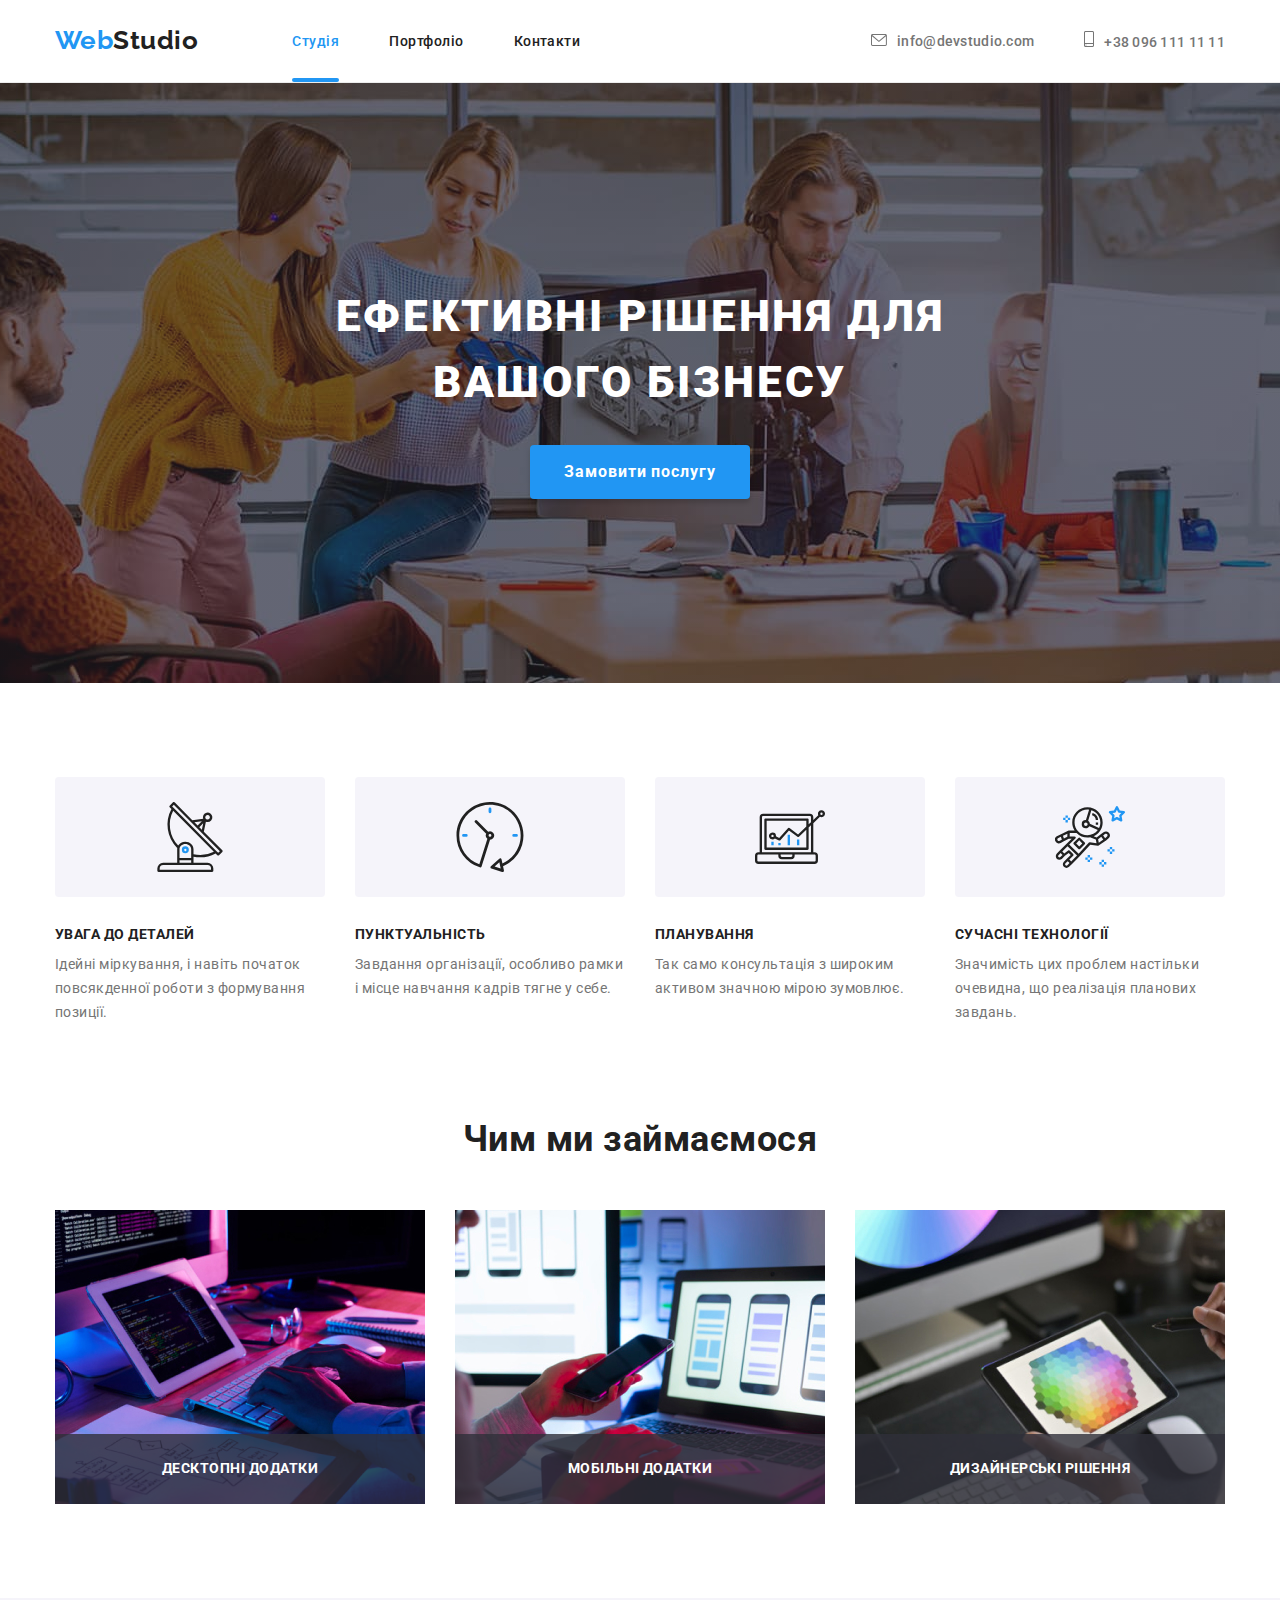
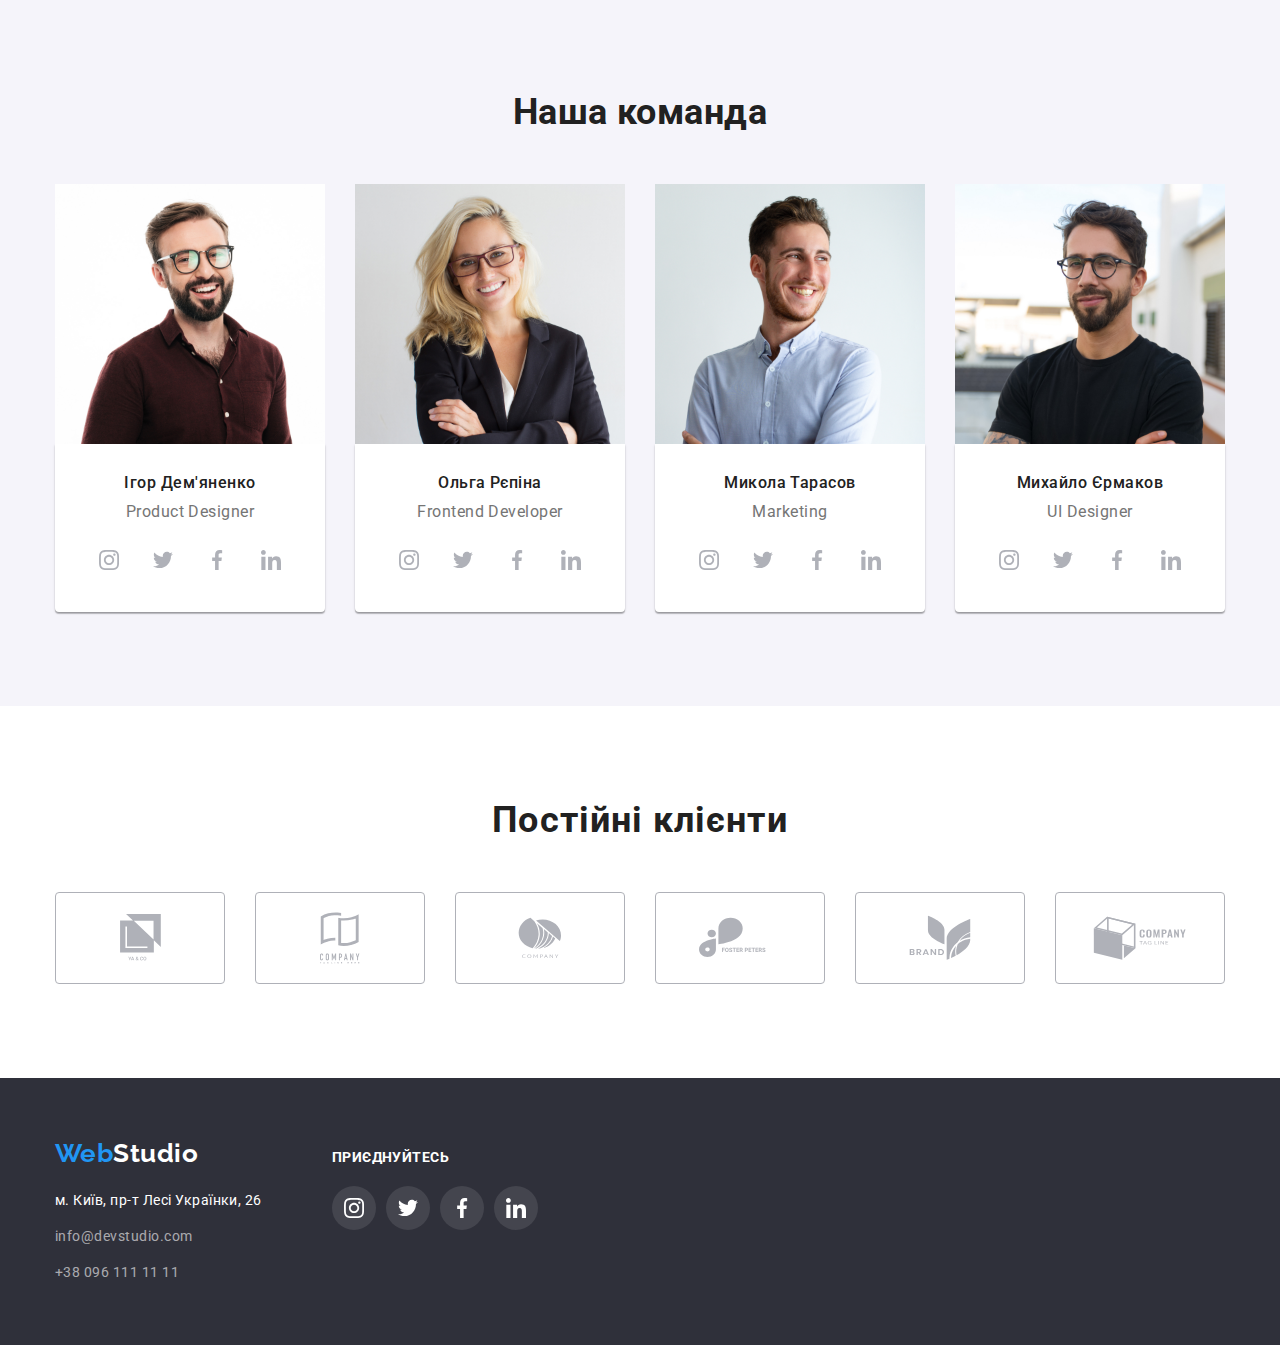
==== commit ea75327c: "Added animation" ====
--- a/index.html
+++ b/index.html
@@ -24,21 +24,30 @@
         <a href="" class="header-logo link"><span class="logo">Web</span>Studio</a>
         <nav>
           <ul class="site-nav list">
-            <li class="item"><a href="./index.html" class="site-nav-item link current">Студія</a></li>
-            <li class="item"><a href="./portfolio.html" class="site-nav-item link">Портфоліо</a></li>
-            <lic class="item"><a href="" class="site-nav-item link">Контакти</a></li>
+            <li class="item">
+              <a href="./index.html" class="site-nav-item link current">Студія</a>
+            </li>
+            <li class="item">
+              <a href="./portfolio.html" class="site-nav-item link">Портфоліо</a>
+            </li>
+            <li class="item"><a href="" class="site-nav-item link">Контакти</a></li>
           </ul>
         </nav>
         <ul class="list contacts">
           <li class="item header-icons">
-            <a href="mailto:info@devstudio.com" class="contact-link link header-icon">  
+            <a href="mailto:info@devstudio.com" class="contact-link link header-icon">
               <svg width="16" height="12" class="contact-icon">
-              <use href="./images/icons.svg#icon-envelope"></use>
-            </svg>info@devstudio.com</a>
+                <use href="./images/icons.svg#icon-envelope"></use></svg
+              >info@devstudio.com</a
+            >
           </li>
-          <li class="item header-icons"><a href="tel:+380961111111" class="contact-link link header-icon"> <svg width="10" height="16" class="contact-icon">
-              <use href="./images/icons.svg#icon-smartphone"></use>
-            </svg>+38 096 111 11 11</a></li>
+          <li class="item header-icons">
+            <a href="tel:+380961111111" class="contact-link link header-icon">
+              <svg width="10" height="16" class="contact-icon">
+                <use href="./images/icons.svg#icon-smartphone"></use></svg
+              >+38 096 111 11 11</a
+            >
+          </li>
         </ul>
       </div>
     </header>
@@ -47,7 +56,7 @@
       <section class="hero overlay">
         <div class="container">
           <h1 class="hero-title">Ефективні рішення для вашого бізнесу</h1>
-          <button data-modal-open type="button" class="hero-button button ">Замовити послугу</button>
+          <button data-modal-open type="button" class="hero-button button">Замовити послугу</button>
         </div>
       </section>
       <!--Особливості-->
@@ -87,9 +96,31 @@
         <div class="container">
           <h2 class="projects-title">Чим ми займаємося</h2>
           <ul class="list works">
-            <li class="item"> <div class="projects-thumb"><img class="img" src="./images/box_1.jpg" alt="Написання коду" width="370" /><span class="projects-item"><p class="projects-text">Десктопні додатки</p></span></div></li>
-            <li class="item"><div class="projects-thumb"><img class="img" src="./images/box_2.jpg" alt="Розробка мобільних додатків" width="370" /> <span class="projects-item"><p class="projects-text">Мобільні додатки</p></span></div></li>
-            <li class="item"> <div class="projects-thumb"><img class="img" src="./images/box_3.jpg" alt="Розробка дизайну" width="370" /> <span class="projects-item"><p class="projects-text">Дизайнерські рішення</p></span></div></li>
+            <li class="item">
+              <div class="projects-thumb">
+                <img class="img" src="./images/box_1.jpg" alt="Написання коду" width="370" /><span
+                  class="projects-item"
+                  ><p class="projects-text">Десктопні додатки</p></span
+                >
+              </div>
+            </li>
+            <li class="item">
+              <div class="projects-thumb">
+                <img
+                  class="img"
+                  src="./images/box_2.jpg"
+                  alt="Розробка мобільних додатків"
+                  width="370"
+                />
+                <span class="projects-item"><p class="projects-text">Мобільні додатки</p></span>
+              </div>
+            </li>
+            <li class="item">
+              <div class="projects-thumb">
+                <img class="img" src="./images/box_3.jpg" alt="Розробка дизайну" width="370" />
+                <span class="projects-item"><p class="projects-text">Дизайнерські рішення</p></span>
+              </div>
+            </li>
           </ul>
         </div>
       </section>
@@ -101,53 +132,133 @@
             <li class="item">
               <img class="img" src="./images/team_member_1.jpg" alt="Ігор Дем'яненко" width="270" />
               <div class="team-description">
-               <h3 class="team-member">Ігор Дем'яненко</h3>
-               <p lang="en" class="position">Product Designer</p>
-               <ul class="team-soc-list list">
-                <li class="team-soc-items"><a href="#" class="team-soc-link link"><svg width="20" height="20" class="soc-icon"><use href="./images/icons.svg#icon-instagram"></use></svg></a></li> 
-                <li class="team-soc-items"><a href="#" class="team-soc-link link"><svg width="20" height="20" class="soc-icon"><use href="./images/icons.svg#icon-twitter"></use></svg></a></li>
-                <li class="team-soc-items"><a href="#" class="team-soc-link link"><svg width="20" height="20" class="soc-icon"><use href="./images/icons.svg#icon-facebook"></use></svg></a></li>
-                <li class="team-soc-items"><a href="#" class="team-soc-link link"><svg width="20" height="20" class="soc-icon"><use href="./images/icons.svg#icon-linkedin"></use></svg></a></li>
-               </ul>
+                <h3 class="team-member">Ігор Дем'яненко</h3>
+                <p lang="en" class="position">Product Designer</p>
+                <ul class="team-soc-list list">
+                  <li class="team-soc-items">
+                    <a href="#" class="team-soc-link link"
+                      ><svg width="20" height="20" class="soc-icon">
+                        <use href="./images/icons.svg#icon-instagram"></use></svg
+                    ></a>
+                  </li>
+                  <li class="team-soc-items">
+                    <a href="#" class="team-soc-link link"
+                      ><svg width="20" height="20" class="soc-icon">
+                        <use href="./images/icons.svg#icon-twitter"></use></svg
+                    ></a>
+                  </li>
+                  <li class="team-soc-items">
+                    <a href="#" class="team-soc-link link"
+                      ><svg width="20" height="20" class="soc-icon">
+                        <use href="./images/icons.svg#icon-facebook"></use></svg
+                    ></a>
+                  </li>
+                  <li class="team-soc-items">
+                    <a href="#" class="team-soc-link link"
+                      ><svg width="20" height="20" class="soc-icon">
+                        <use href="./images/icons.svg#icon-linkedin"></use></svg
+                    ></a>
+                  </li>
+                </ul>
               </div>
             </li>
             <li class="item">
               <img class="img" src="./images/team_member_2.jpg" alt="Ольга Рєпіна" width="270" />
               <div class="team-description">
-               <h3 class="team-member">Ольга Рєпіна</h3>
-               <p lang="en" class="position">Frontend Developer</p>
-               <ul class="team-soc-list list">
-                <li class="team-soc-items"><a href="#" class="team-soc-link link"><svg width="20" height="20" class="soc-icon"><use href="./images/icons.svg#icon-instagram"></use></svg></a></li> 
-                <li class="team-soc-items"><a href="#" class="team-soc-link link"><svg width="20" height="20" class="soc-icon"><use href="./images/icons.svg#icon-twitter"></use></svg></a></li>
-                <li class="team-soc-items"><a href="#" class="team-soc-link link"><svg width="20" height="20" class="soc-icon"><use href="./images/icons.svg#icon-facebook"></use></svg></a></li>
-                <li class="team-soc-items"><a href="#" class="team-soc-link link"><svg width="20" height="20" class="soc-icon"><use href="./images/icons.svg#icon-linkedin"></use></svg></a></li>
-               </ul>
+                <h3 class="team-member">Ольга Рєпіна</h3>
+                <p lang="en" class="position">Frontend Developer</p>
+                <ul class="team-soc-list list">
+                  <li class="team-soc-items">
+                    <a href="#" class="team-soc-link link"
+                      ><svg width="20" height="20" class="soc-icon">
+                        <use href="./images/icons.svg#icon-instagram"></use></svg
+                    ></a>
+                  </li>
+                  <li class="team-soc-items">
+                    <a href="#" class="team-soc-link link"
+                      ><svg width="20" height="20" class="soc-icon">
+                        <use href="./images/icons.svg#icon-twitter"></use></svg
+                    ></a>
+                  </li>
+                  <li class="team-soc-items">
+                    <a href="#" class="team-soc-link link"
+                      ><svg width="20" height="20" class="soc-icon">
+                        <use href="./images/icons.svg#icon-facebook"></use></svg
+                    ></a>
+                  </li>
+                  <li class="team-soc-items">
+                    <a href="#" class="team-soc-link link"
+                      ><svg width="20" height="20" class="soc-icon">
+                        <use href="./images/icons.svg#icon-linkedin"></use></svg
+                    ></a>
+                  </li>
+                </ul>
               </div>
             </li>
             <li class="item">
               <img class="img" src="./images/team_member_3.jpg" alt="Микола Тарасов" width="270" />
               <div class="team-description">
-               <h3 class="team-member">Микола Тарасов</h3>
-               <p lang="en" class="position">Marketing</p>
-               <ul class="team-soc-list list">
-                <li class="team-soc-items"><a href="#" class="team-soc-link link"><svg width="20" height="20" class="soc-icon"><use href="./images/icons.svg#icon-instagram"></use></svg></a></li> 
-                <li class="team-soc-items"><a href="#" class="team-soc-link link"><svg width="20" height="20" class="soc-icon"><use href="./images/icons.svg#icon-twitter"></use></svg></a></li>
-                <li class="team-soc-items"><a href="#" class="team-soc-link link"><svg width="20" height="20" class="soc-icon"><use href="./images/icons.svg#icon-facebook"></use></svg></a></li>
-                <li class="team-soc-items"><a href="#" class="team-soc-link link"><svg width="20" height="20" class="soc-icon"><use href="./images/icons.svg#icon-linkedin"></use></svg></a></li>
-               </ul>
+                <h3 class="team-member">Микола Тарасов</h3>
+                <p lang="en" class="position">Marketing</p>
+                <ul class="team-soc-list list">
+                  <li class="team-soc-items">
+                    <a href="#" class="team-soc-link link"
+                      ><svg width="20" height="20" class="soc-icon">
+                        <use href="./images/icons.svg#icon-instagram"></use></svg
+                    ></a>
+                  </li>
+                  <li class="team-soc-items">
+                    <a href="#" class="team-soc-link link"
+                      ><svg width="20" height="20" class="soc-icon">
+                        <use href="./images/icons.svg#icon-twitter"></use></svg
+                    ></a>
+                  </li>
+                  <li class="team-soc-items">
+                    <a href="#" class="team-soc-link link"
+                      ><svg width="20" height="20" class="soc-icon">
+                        <use href="./images/icons.svg#icon-facebook"></use></svg
+                    ></a>
+                  </li>
+                  <li class="team-soc-items">
+                    <a href="#" class="team-soc-link link"
+                      ><svg width="20" height="20" class="soc-icon">
+                        <use href="./images/icons.svg#icon-linkedin"></use></svg
+                    ></a>
+                  </li>
+                </ul>
               </div>
             </li>
             <li class="item">
               <img class="img" src="./images/team_member_4.jpg" alt="Михайло Єрмаков" width="270" />
               <div class="team-description">
-               <h3 class="team-member" class="position">Михайло Єрмаков</h3>
-               <p lang="en" class="position">UI Designer</p>
-               <ul class="team-soc-list list">
-                <li class="team-soc-items"><a href="#" class="team-soc-link link"><svg width="20" height="20" class="soc-icon"><use href="./images/icons.svg#icon-instagram"></use></svg></a></li> 
-                <li class="team-soc-items"><a href="#" class="team-soc-link link"><svg width="20" height="20" class="soc-icon"><use href="./images/icons.svg#icon-twitter"></use></svg></a></li>
-                <li class="team-soc-items"><a href="#" class="team-soc-link link"><svg width="20" height="20" class="soc-icon"><use href="./images/icons.svg#icon-facebook"></use></svg></a></li>
-                <li class="team-soc-items"><a href="#" class="team-soc-link link"><svg width="20" height="20" class="soc-icon"><use href="./images/icons.svg#icon-linkedin"></use></svg></a></li>
-               </ul>
+                <h3 class="team-member" class="position">Михайло Єрмаков</h3>
+                <p lang="en" class="position">UI Designer</p>
+                <ul class="team-soc-list list">
+                  <li class="team-soc-items">
+                    <a href="#" class="team-soc-link link"
+                      ><svg width="20" height="20" class="soc-icon">
+                        <use href="./images/icons.svg#icon-instagram"></use></svg
+                    ></a>
+                  </li>
+                  <li class="team-soc-items">
+                    <a href="#" class="team-soc-link link"
+                      ><svg width="20" height="20" class="soc-icon">
+                        <use href="./images/icons.svg#icon-twitter"></use></svg
+                    ></a>
+                  </li>
+                  <li class="team-soc-items">
+                    <a href="#" class="team-soc-link link"
+                      ><svg width="20" height="20" class="soc-icon">
+                        <use href="./images/icons.svg#icon-facebook"></use></svg
+                    ></a>
+                  </li>
+                  <li class="team-soc-items">
+                    <a href="#" class="team-soc-link link"
+                      ><svg width="20" height="20" class="soc-icon">
+                        <use href="./images/icons.svg#icon-linkedin"></use></svg
+                    ></a>
+                  </li>
+                </ul>
               </div>
             </li>
           </ul>
@@ -158,93 +269,121 @@
         <div class="container">
           <h2 class="clients-title">Постійні клієнти</h2>
           <ul class="list clients-list">
-            <li class="clients-items"> <a href="#" class="clients-link link"><svg width="41" height="46.7" class="clients-icon">
-              <use href="./images/icons.svg#icon-company1"></use>
-            </svg></a></li>
-            <li class="clients-items"> <a href="#" class="clients-link link"><svg width="40" height="52" class="clients-icon">
-              <use href="./images/icons.svg#icon-company2"></use>
-            </svg></a></li>
-            <li class="clients-items"> <a href="#" class="clients-link link"><svg width="43.5" height="41.2" class="clients-icon">
-              <use href="./images/icons.svg#icon-company3"></use>
-            </svg></a></li>
-            <li class="clients-items"> <a href="#" class="clients-link link"><svg width="84.5" height="40.6" class="clients-icon">
-              <use href="./images/icons.svg#icon-company4"></use>
-            </svg></a></li>
-            <li class="clients-items"> <a href="#" class="clients-link link"><svg width="62.5" height="45.5" class="clients-icon">
-              <use href="./images/icons.svg#icon-company5"></use>
-            </svg></a></li>
-            <li class="clients-items"> <a href="#" class="clients-link link"><svg width="93.8" height="44" class="clients-icon">
-              <use href="./images/icons.svg#icon-company6"></use>
-            </svg></a></li>
+            <li class="clients-items">
+              <a href="#" class="clients-link link"
+                ><svg width="41" height="46.7" class="clients-icon">
+                  <use href="./images/icons.svg#icon-company1"></use></svg
+              ></a>
+            </li>
+            <li class="clients-items">
+              <a href="#" class="clients-link link"
+                ><svg width="40" height="52" class="clients-icon">
+                  <use href="./images/icons.svg#icon-company2"></use></svg
+              ></a>
+            </li>
+            <li class="clients-items">
+              <a href="#" class="clients-link link"
+                ><svg width="43.5" height="41.2" class="clients-icon">
+                  <use href="./images/icons.svg#icon-company3"></use></svg
+              ></a>
+            </li>
+            <li class="clients-items">
+              <a href="#" class="clients-link link"
+                ><svg width="84.5" height="40.6" class="clients-icon">
+                  <use href="./images/icons.svg#icon-company4"></use></svg
+              ></a>
+            </li>
+            <li class="clients-items">
+              <a href="#" class="clients-link link"
+                ><svg width="62.5" height="45.5" class="clients-icon">
+                  <use href="./images/icons.svg#icon-company5"></use></svg
+              ></a>
+            </li>
+            <li class="clients-items">
+              <a href="#" class="clients-link link"
+                ><svg width="93.8" height="44" class="clients-icon">
+                  <use href="./images/icons.svg#icon-company6"></use></svg
+              ></a>
+            </li>
           </ul>
         </div>
       </section>
     </main>
     <!-- Модальне вікно-->
-    <div class="backdrop is-hidden " data-modal>
+    <div class="backdrop is-hidden" data-modal>
       <div class="modal">
-        <button data-modal-close class="modal-button ">        
+        <button data-modal-close class="modal-button">
           <svg width="10" height="10">
-          <use href="./images/icons.svg#icon-vector"></use>
-        </svg>
-      </button>
+            <use href="./images/icons.svg#icon-vector"></use>
+          </svg>
+        </button>
       </div>
     </div>
     <!--Футер-->
-   <footer class="footer">
+    <footer class="footer">
       <div class="container foot-main">
-       <div class="footer-first-block">
-         <a href="" class="header-logo link"
-          ><span class="logo">Web</span><span class="footer-logo">Studio</span></a
-        >
-        <address>
-          <ul class="list footer-list">
-            <li class="item">
-              <a
-                href="https://goo.gl/maps/WLkPibH6AAruyhGU8"
-                target="_blank"
-                rel="noopener noreferrer nofollow "
-                class="link map"
-                >м. Київ, пр-т Лесі Українки, 26
+        <div class="footer-first-block">
+          <a href="" class="header-logo link"
+            ><span class="logo">Web</span><span class="footer-logo">Studio</span></a
+          >
+          <address>
+            <ul class="list footer-list">
+              <li class="item">
+                <a
+                  href="https://goo.gl/maps/WLkPibH6AAruyhGU8"
+                  target="_blank"
+                  rel="noopener noreferrer nofollow "
+                  class="link map"
+                  >м. Київ, пр-т Лесі Українки, 26
+                </a>
+              </li>
+              <li class="item">
+                <a href="mailto:info@devstudio.com" class="link footer-contacts"
+                  >info@devstudio.com</a
+                >
+              </li>
+              <li class="item">
+                <a href="tel:+380961111111" class="link footer-contacts">+38 096 111 11 11</a>
+              </li>
+            </ul>
+          </address>
+        </div>
+        <!--Приєднуйся-->
+        <div class="footer-join">
+          <h3 class="footer-title">приєднуйтесь</h3>
+          <ul class="list footer-soc-list">
+            <li class="footer-soc-items">
+              <a href="#" class="footer-soc-link link">
+                <svg width="20" height="20">
+                  <use href="./images/icons.svg#icon-instagram"></use>
+                </svg>
               </a>
             </li>
-            <li class="item">
-              <a href="mailto:info@devstudio.com" class="link footer-contacts"
-                >info@devstudio.com</a
-              >
-            </li>
-            <li class="item"><a href="tel:+380961111111" class="link footer-contacts">+38 096 111 11 11</a></li>
-          </ul>
-        </address>
-       </div>
-         <!--Приєднуйся-->
-      <div class="footer-join">
-        <h3 class="footer-title">приєднуйтесь</h3>
-        <ul class="list footer-soc-list">
-          <li class="footer-soc-items"><a href="#" class="footer-soc-link link">
-            <svg width="20" height="20">
-              <use href="./images/icons.svg#icon-instagram"></use>
-            </svg>
-          </a></li>
-          <li class="footer-soc-items"><a href="#" class="footer-soc-link link">
-            <svg width="20" height="20">
-              <use href="./images/icons.svg#icon-twitter"></use>
-            </svg>
-          </a></li>
-          <li class="footer-soc-items"><a href="#" class="footer-soc-link link">
-            <svg width="20" height="20">
-              <use href="./images/icons.svg#icon-facebook"></use>
-            </svg>
-          </a></li>
-          <li class="footer-soc-items"><a href="#" class="footer-soc-link link">
-            <svg width="20" height="20">
-              <use href="./images/icons.svg#icon-linkedin"></use>
-            </svg>
-          </a></li>
-        </ul>
-      </div>
+            <li class="footer-soc-items">
+              <a href="#" class="footer-soc-link link">
+                <svg width="20" height="20">
+                  <use href="./images/icons.svg#icon-twitter"></use>
+                </svg>
+              </a>
+            </li>
+            <li class="footer-soc-items">
+              <a href="#" class="footer-soc-link link">
+                <svg width="20" height="20">
+                  <use href="./images/icons.svg#icon-facebook"></use>
+                </svg>
+              </a>
+            </li>
+            <li class="footer-soc-items">
+              <a href="#" class="footer-soc-link link">
+                <svg width="20" height="20">
+                  <use href="./images/icons.svg#icon-linkedin"></use>
+                </svg>
+              </a>
+            </li>
+          </ul>
+        </div>
       </div>
     </footer>
-      <script src="./js/modal.js"></script>
+    <script src="./js/modal.js"></script>
   </body>
 </html>
--- a/css/styles.css
+++ b/css/styles.css
@@ -111,8 +111,9 @@
   letter-spacing: 0.02em;
   padding-top: 32px;
   padding-bottom: 32px;
-
   color: var(--main-text-color);
+
+  transition: background-color 250ms cubic-bezier(0.4, 0, 0.2, 1);
 }
 
 .contact-link:hover,
@@ -122,6 +123,8 @@
 .contact-icon {
   margin-right: 10px;
   fill: var(--main-text-color);
+
+  transition: fill 250ms cubic-bezier(0.4, 0, 0.2, 1);
 }
 .header-icon:hover .contact-icon,
 .header-icon:focus .contact-icon {
@@ -149,6 +152,8 @@
 
 .site-nav .link {
   color: var(--secondary-text-color);
+
+  transition: color 250ms cubic-bezier(0.4, 0, 0.2, 1);
 }
 .site-nav .link:hover,
 .site-nav .link:focus {
@@ -220,6 +225,7 @@
   letter-spacing: 0.06em;
   color: var(--main-color);
   background-color: var(--accent-color);
+  box-shadow: 0px 4px 4px rgba(0, 0, 0, 0.15);
   padding: 10px 32px;
 }
 
@@ -391,8 +397,12 @@
   justify-content: center;
   align-items: center;
   fill: #afb1b8;
-}
-
+
+  transition: background-color 250ms cubic-bezier(0.4, 0, 0.2, 1);
+}
+.soc-icon {
+  transition: fill 250ms cubic-bezier(0.4, 0, 0.2, 1);
+}
 .team-soc-link:hover .soc-icon,
 .team-soc-link:focus .soc-icon {
   fill: var(--main-color);
@@ -432,6 +442,9 @@
   border: 1px solid #afb1b8;
   border-radius: 4px;
   fill: #afb1b8;
+
+  transition: fill 250ms cubic-bezier(0.4, 0, 0.2, 1),
+    border-color 250ms cubic-bezier(0.4, 0, 0.2, 1);
 }
 .clients-link:hover,
 .clients-link:focus {
@@ -447,9 +460,12 @@
   position: fixed;
   top: 0;
   left: 0;
-  width: 100%;
-  height: 100%;
+  width: 100vw;
+  height: 100vh;
   background: rgba(0, 0, 0, 0.2);
+
+  opacity: 1;
+  transition: opacity 250ms cubic-bezier(0.4, 0, 0.2, 1);
 }
 
 .backdrop.is-hidden {
@@ -460,7 +476,7 @@
   position: absolute;
   top: 50%;
   left: 50%;
-  transform: translate(-50%, -50%);
+  transform: translate(-50%, -50%) scale(1);
   width: 528px;
   height: 581px;
   background: var(--main-color);
@@ -468,7 +484,13 @@
     0px 2px 1px rgba(0, 0, 0, 0.2);
   border-radius: 4px;
 }
+
+.backdrop.is-hidden .modal {
+  transition: translate(-50% -50%) scale(0.9);
+}
 .modal-button {
+  position: absolute;
+  right: 0;
   width: 30px;
   height: 30px;
   border-radius: 50%;
@@ -476,8 +498,6 @@
   border: 1px solid rgba(0, 0, 0, 0.1);
   margin-top: 8px;
   margin-right: 8px;
-  margin-left: auto;
-  display: block;
   cursor: pointer;
 }
 /*----------- Футер----------- */
@@ -511,6 +531,8 @@
   font-weight: 400;
   font-size: 14px;
   line-height: 1.71;
+
+  transition: color 250ms cubic-bezier(0.4, 0, 0.2, 1);
 }
 
 .map {
@@ -563,6 +585,8 @@
   align-items: center;
   fill: var(--main-color);
   background: rgba(255, 255, 255, 0.1);
+
+  transition: background-color 250ms cubic-bezier(0.4, 0, 0.2, 1);
 }
 .footer-soc-link:hover,
 .footer-soc-link:focus {
@@ -602,6 +626,10 @@
   padding: 20px 24px;
   text-align: left;
   border: 1px solid #eeeeee;
+}
+
+.portfolio-box {
+  transition: box-shadow 250ms cubic-bezier(0.4, 0, 0.2, 1);
 }
 .portfolio-box:hover {
   box-shadow: 0px 1px 1px rgba(0, 0, 0, 0.12), 0px 4px 4px rgba(0, 0, 0, 0.06),
@@ -623,6 +651,10 @@
   text-align: center;
   letter-spacing: 0.03em;
   padding: 6px 22px;
+
+  transition: color 250ms cubic-bezier(0.4, 0, 0.2, 1),
+    background-color 250ms cubic-bezier(0.4, 0, 0.2, 1),
+    box-shadow 250ms cubic-bezier(0.4, 0, 0.2, 1);
 }
 
 .portfolio-button:hover,
@@ -643,28 +675,26 @@
 }
 .portfolio-thumb {
   position: relative;
-}
-
-.portfolio-thumb:hover::before {
-  opacity: 1;
-}
-
-.portfolio-thumb::before {
-  content: '';
-  display: block;
+  overflow: hidden;
+}
+
+.portfolio-box:hover .portfolio-overlay {
+  transform: translateY(0);
+}
+.portfolio-overlay {
   position: absolute;
+  top: 0;
+  left: 0;
   width: 100%;
   height: 100%;
   background-color: rgba(33, 150, 243, 0.9);
-  opacity: 0;
+
+  transform: translateY(100%);
+
+  transition: transform 250ms cubic-bezier(0.4, 0, 0.2, 1);
 }
 .portfolio-description {
   position: absolute;
   top: 0;
   left: 0;
-  opacity: 0;
-}
-
-.portfolio-description:hover {
-  opacity: 1;
-}
+}
